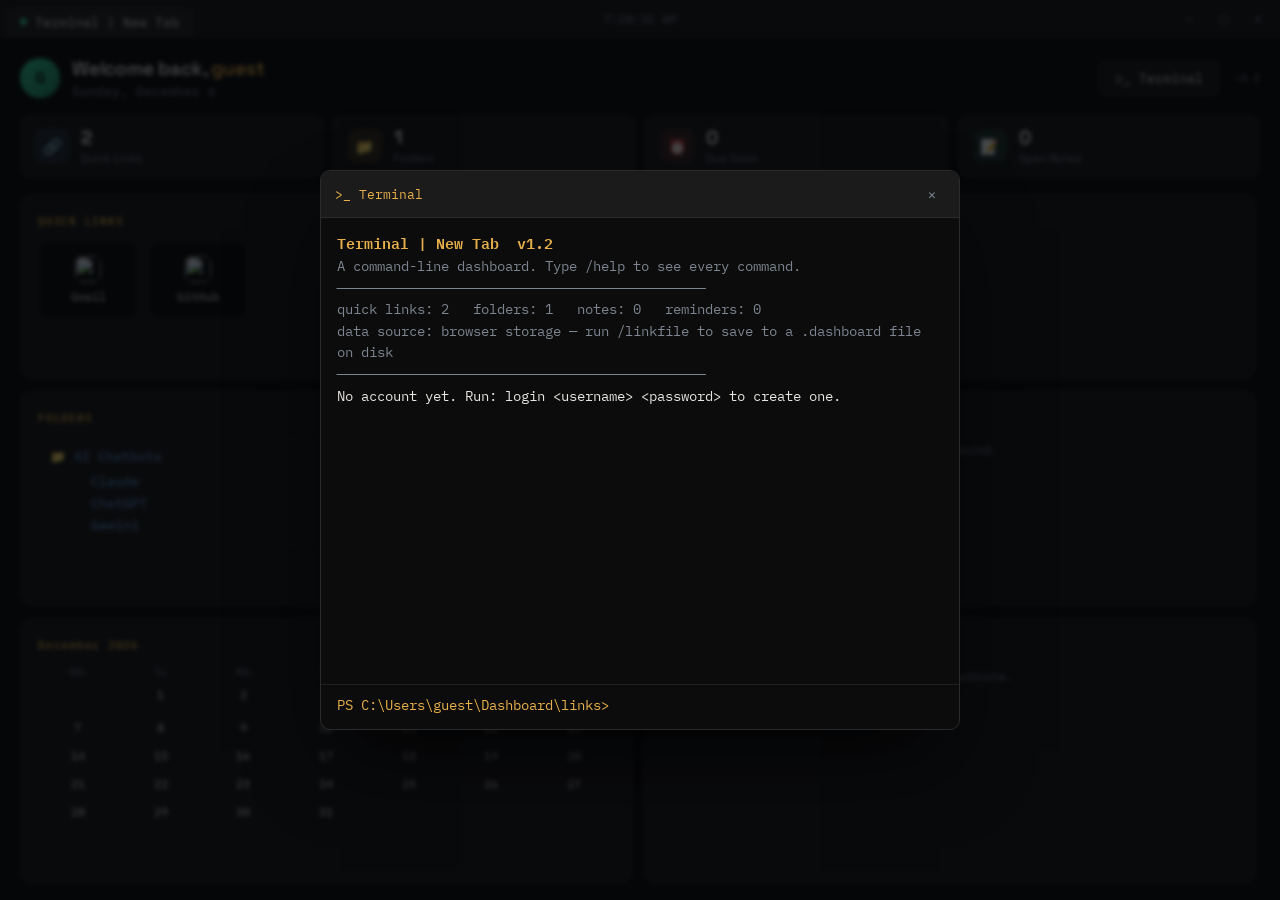
==== index.html @ 7f99aecd "Add files via upload" ====
<!DOCTYPE html>
<html lang="en">
<head>
<meta charset="UTF-8" />
<meta name="viewport" content="width=device-width, initial-scale=1.0" />
<title>Terminal | New Tab</title>
<link rel="icon" href="assets/favicon.svg" type="image/svg+xml" />
<link rel="preconnect" href="https://fonts.googleapis.com" />
<link rel="preconnect" href="https://fonts.gstatic.com" crossorigin />
<link href="https://fonts.googleapis.com/css2?family=IBM+Plex+Mono:wght@400;500;600&family=Space+Grotesk:wght@500;600;700&display=swap" rel="stylesheet" />
<link rel="stylesheet" href="css/style.css" />
</head>
<body>

  <div class="term-window">
    <div class="term-titlebar">
      <div class="term-tab" data-open-terminal>
        <span class="tab-dot"></span>Terminal | New Tab
      </div>
      <span class="term-clock" id="term-clock">--:--:-- --</span>
      <div class="term-controls">
        <button class="ctrl" id="ctrl-min" aria-label="Minimize">&#x2013;</button>
        <button class="ctrl" id="ctrl-max" aria-label="Maximize">&#x25A1;</button>
        <button class="ctrl close" id="ctrl-close" aria-label="Close">&#x2715;</button>
      </div>
    </div>

    <div class="term-body">
      <div class="dashboard-view" id="dashboardView">
        <div class="dash-header">
          <div class="dash-avatar" id="dash-avatar">?</div>
          <div class="dash-header-text">
            <div class="dash-greeting">Welcome back, <span id="dash-username">guest</span></div>
            <div class="dash-date" id="dash-date"></div>
          </div>
          <button type="button" class="open-term-btn" data-open-terminal>&gt;_ Terminal</button>
          <span class="dash-version" id="dash-version"></span>
        </div>

        <div class="dash-stats" id="dash-stats"></div>

        <div class="dash-grid">

          <section class="dash-section links">
            <div class="dash-head">QUICK LINKS</div>
            <div class="link-tiles" id="dash-links-body"></div>
          </section>

          <section class="dash-section folders">
            <div class="dash-head">FOLDERS</div>
            <div class="dash-body" id="dash-folders-body"></div>
          </section>

          <section class="dash-section reminders">
            <div class="dash-head">REMINDERS</div>
            <div class="dash-body" id="dash-reminders-body"></div>
          </section>

          <section class="dash-section calendar">
            <div class="dash-head" id="dash-calendar-month">CALENDAR</div>
            <div id="dash-calendar-body"></div>
          </section>

          <section class="dash-section notes">
            <div class="dash-head">SAVED NOTES</div>
            <div class="dash-body" id="dash-notes-body"></div>
          </section>

        </div>
      </div>
    </div>

    <div class="term-modal-overlay" id="termModalOverlay" hidden>
      <div class="term-modal">
        <div class="term-modal-header">
          <span class="term-modal-title">&gt;_ Terminal</span>
          <button type="button" class="term-modal-close" data-close-terminal aria-label="Close terminal">&#x2715;</button>
        </div>
        <div class="term-output" id="term-output"></div>
        <div class="term-inputline">
          <span class="prompt" id="term-prompt">PS C:\Users\guest\Dashboard&gt;</span>
          <input id="term-input" autocomplete="off" spellcheck="false" autocapitalize="off" />
        </div>
      </div>
    </div>
  </div>

  <script src="js/config.js"></script>
  <script src="js/utils.js"></script>
  <script src="js/persist.js"></script>
  <script src="js/state.js"></script>
  <script src="js/terminal.js"></script>
  <script src="js/dashboard.js"></script>
  <script src="js/reminders.js"></script>
  <script src="js/commands.js"></script>
  <script src="js/clock.js"></script>
  <script src="js/app.js"></script>
</body>
</html>
---- css/style.css ----
/* ────────────────────────────────────────────────────────────────────────
   Terminal | New Tab — design tokens
   One typeface (a terminal only ever has one), a Windows-Terminal-style
   window chrome around a real dashboard, and the teal / gold / coral / blue
   set for status color.
──────────────────────────────────────────────────────────────────────── */

:root {
  --desktop: #05070a;
  --term-bg: #0c0c0c;
  --titlebar: #1b1b1b;
  --tab-bg: #262626;
  --border: #2b2b2b;
  --border-soft: #202020;

  --text: #e8e6e2;
  --muted: #7c8591;

  --teal: #35d399;
  --gold: #e8b04b;
  --coral: #ff6b6b;
  --blue: #6ab0ff;

  --font-mono: "IBM Plex Mono", ui-monospace, "SFMono-Regular", Menlo, Consolas, monospace;
  --font-ui: "Space Grotesk", var(--font-mono);
}

* { box-sizing: border-box; }

html, body {
  margin: 0;
  padding: 0;
  height: 100%;
  background: var(--desktop);
  color: var(--text);
  font-family: var(--font-mono);
}

body {
  min-height: 100vh;
  background-image: radial-gradient(900px 480px at 50% -8%, #17324a26, transparent 60%);
}

body.windowed {
  display: flex;
  align-items: center;
  justify-content: center;
  padding: 28px;
}

::selection { background: #e8b04b33; color: var(--gold); }

button { font-family: inherit; color: inherit; background: none; border: none; }

/* ---- window chrome ---------------------------------------------------- */

/* Full viewport by default — this is a new-tab page, it should fill the
   tab. The minimize control's "restore" click (body.windowed) shrinks it
   back to a smaller centered card, closer to a floating terminal window. */
.term-window {
  position: relative;
  width: 100vw;
  height: 100vh;
  background: var(--term-bg);
  border: none;
  border-radius: 0;
  box-shadow: none;
  display: flex;
  flex-direction: column;
  overflow: hidden;
  transition: max-width 0.15s ease, height 0.15s ease;
}

body.windowed .term-window {
  width: 100%;
  max-width: 960px;
  height: 84vh;
  min-height: 560px;
  max-height: 820px;
  border: 1px solid var(--border);
  border-radius: 10px;
  box-shadow: 0 30px 70px -25px rgba(0, 0, 0, 0.75);
}

body.collapsed .term-window {
  height: auto;
  min-height: 0;
}

.term-titlebar {
  display: grid;
  grid-template-columns: 1fr auto 1fr;
  align-items: center;
  height: 38px;
  background: var(--titlebar);
  border-bottom: 1px solid var(--border);
  padding: 0 6px;
  flex-shrink: 0;
}

.term-tab {
  justify-self: start;
  display: flex;
  align-items: center;
  gap: 8px;
  background: var(--tab-bg);
  border-radius: 6px 6px 0 0;
  padding: 6px 14px;
  margin-top: 6px;
  font-size: 12.5px;
  color: var(--text);
  cursor: pointer;
}

.tab-dot {
  width: 7px;
  height: 7px;
  border-radius: 50%;
  background: var(--teal);
  flex-shrink: 0;
}

.term-clock {
  justify-self: center;
  font-size: 12px;
  color: var(--muted);
  letter-spacing: 0.02em;
}

.term-controls {
  justify-self: end;
  display: flex;
  gap: 2px;
}

.ctrl {
  width: 32px;
  height: 26px;
  border-radius: 4px;
  font-size: 13px;
  color: var(--muted);
  cursor: pointer;
}

.ctrl:hover { background: rgba(255, 255, 255, 0.08); color: var(--text); }
.ctrl.close:hover { background: var(--coral); color: #1a0808; }

/* ---- body / dashboard --------------------------------------------------- */

.term-body {
  flex: 1;
  display: flex;
  flex-direction: column;
  min-height: 0;
  padding: 18px 20px 16px;
}

body.collapsed .term-body { display: none; }

.dashboard-view {
  flex: 1;
  display: flex;
  flex-direction: column;
  min-height: 0;
  gap: 16px;
  font-family: var(--font-ui);
}

.dash-header {
  flex-shrink: 0;
  display: flex;
  align-items: center;
  gap: 12px;
}

.dash-avatar {
  width: 40px;
  height: 40px;
  border-radius: 50%;
  flex-shrink: 0;
  display: flex;
  align-items: center;
  justify-content: center;
  background: linear-gradient(135deg, var(--teal), #1f8f68);
  color: #052016;
  font-weight: 700;
  font-size: 16px;
}

.dash-header-text { flex: 1; min-width: 0; }

.dash-greeting {
  font-size: 19px;
  font-weight: 600;
  letter-spacing: -0.01em;
}

.dash-greeting span { color: var(--gold); }

.dash-date {
  font-size: 12.5px;
  color: var(--muted);
  font-family: var(--font-mono);
  margin-top: 2px;
}

.open-term-btn {
  margin-left: auto;
  flex-shrink: 0;
  display: flex;
  align-items: center;
  gap: 6px;
  background: var(--titlebar);
  border: 1px solid var(--border);
  border-radius: 8px;
  color: var(--text);
  font-family: var(--font-mono);
  font-size: 12.5px;
  padding: 9px 16px;
  cursor: pointer;
  transition: border-color 0.15s ease, color 0.15s ease;
}

.open-term-btn:hover { border-color: var(--teal); color: var(--teal); }

.dash-version {
  flex-shrink: 0;
  font-size: 10px;
  color: var(--muted);
  font-family: var(--font-mono);
  margin-left: 4px;
}

/* ---- stat cards ---------------------------------------------------------- */

.dash-stats {
  flex-shrink: 0;
  display: grid;
  grid-template-columns: repeat(4, 1fr);
  gap: 10px;
}

.stat-card {
  display: flex;
  align-items: center;
  gap: 12px;
  background: var(--titlebar);
  border: 1px solid var(--border);
  border-radius: 10px;
  padding: 12px 14px;
}

.stat-icon {
  width: 34px;
  height: 34px;
  border-radius: 9px;
  flex-shrink: 0;
  display: flex;
  align-items: center;
  justify-content: center;
  font-size: 15px;
  background: rgba(255, 255, 255, 0.06);
}

.stat-icon.blue { background: #6ab0ff22; }
.stat-icon.gold { background: #e8b04b22; }
.stat-icon.coral { background: #ff6b6b22; }
.stat-icon.teal { background: #35d39922; }

.stat-num {
  font-size: 19px;
  font-weight: 700;
  line-height: 1.1;
  font-family: var(--font-ui);
}

.stat-label {
  font-size: 11px;
  color: var(--muted);
  margin-top: 2px;
}

/* ---- dashboard grid ------------------------------------------------------ */

/* Every scrollable region in the app gets the same slim, dark scrollbar —
   Firefox (and newer Chromium) via scrollbar-width/-color, older WebKit
   via the ::-webkit-scrollbar-* pseudo-elements below. Without both, some
   browsers fall back to a bulky native scrollbar with arrow buttons. */
.dash-grid,
.term-output,
.dash-section.folders .dash-body,
.dash-section.reminders .dash-body,
.dash-section.notes .dash-body {
  scrollbar-width: thin;
  scrollbar-color: var(--border) transparent;
}

.dash-grid::-webkit-scrollbar,
.term-output::-webkit-scrollbar,
.dash-section.folders .dash-body::-webkit-scrollbar,
.dash-section.reminders .dash-body::-webkit-scrollbar,
.dash-section.notes .dash-body::-webkit-scrollbar {
  width: 6px;
}

.dash-grid::-webkit-scrollbar-thumb,
.term-output::-webkit-scrollbar-thumb,
.dash-section.folders .dash-body::-webkit-scrollbar-thumb,
.dash-section.reminders .dash-body::-webkit-scrollbar-thumb,
.dash-section.notes .dash-body::-webkit-scrollbar-thumb {
  background: var(--border);
  border-radius: 4px;
}

.dash-grid::-webkit-scrollbar-track,
.term-output::-webkit-scrollbar-track,
.dash-section.folders .dash-body::-webkit-scrollbar-track,
.dash-section.reminders .dash-body::-webkit-scrollbar-track,
.dash-section.notes .dash-body::-webkit-scrollbar-track {
  background: transparent;
}

.dash-grid {
  flex: 1;
  min-height: 0;
  overflow-y: auto;
  padding-right: 4px;
  display: grid;
  grid-template-columns: 1fr 1fr;
  grid-template-rows: auto auto auto;
  grid-template-areas:
    "links links"
    "folders reminders"
    "calendar notes";
  gap: 12px;
}

.dash-section {
  background: var(--titlebar);
  border: 1px solid var(--border);
  border-radius: 12px;
  padding: 15px 17px;
  min-width: 0;
  min-height: 0;
}

.dash-section.links { grid-area: links; }
.dash-section.folders { grid-area: folders; display: flex; flex-direction: column; }
.dash-section.reminders { grid-area: reminders; }
.dash-section.calendar { grid-area: calendar; }
.dash-section.notes { grid-area: notes; }

.dash-head {
  color: var(--gold);
  font-size: 11px;
  font-weight: 600;
  letter-spacing: 0.07em;
  margin-bottom: 12px;
  font-family: var(--font-mono);
}

.dash-section.folders .dash-body {
  flex: 1;
  min-height: 0;
  overflow-y: auto;
}

.dash-section.reminders .dash-body,
.dash-section.notes .dash-body {
  max-height: 160px;
  overflow-y: auto;
}

.dash-body {
  display: flex;
  flex-direction: column;
  gap: 4px;
  font-size: 12.5px;
  font-family: var(--font-mono);
}

/* quick-link tiles, new-tab-page style */
.link-tiles {
  display: grid;
  grid-template-columns: repeat(auto-fill, minmax(96px, 1fr));
  gap: 10px;
}

.link-tile {
  display: flex;
  flex-direction: column;
  align-items: center;
  gap: 7px;
  padding: 14px 6px;
  background: var(--term-bg);
  border: 1px solid var(--border);
  border-radius: 10px;
  cursor: pointer;
  text-align: center;
  transition: border-color 0.15s ease, transform 0.1s ease;
}

.link-tile:hover { border-color: var(--teal); }
.link-tile:active { transform: scale(0.97); }
.link-tile img { width: 26px; height: 26px; border-radius: 6px; }

.link-tile span {
  font-size: 11.5px;
  font-family: var(--font-mono);
  color: var(--text);
  overflow: hidden;
  text-overflow: ellipsis;
  white-space: nowrap;
  max-width: 100%;
}

/* folder cards, nested inside the Folders section */
.folder-card {
  border: 1px solid var(--border-soft);
  border-radius: 8px;
  padding: 9px 11px;
  margin-bottom: 8px;
}

.folder-card:last-child { margin-bottom: 0; }

.folder-head {
  display: flex;
  align-items: center;
  gap: 8px;
  margin-bottom: 6px;
  font-size: 12.5px;
}

.dash-row {
  display: flex;
  align-items: center;
  gap: 8px;
  padding: 3px 0;
}

.dash-row.indent { padding-left: 20px; }
.dash-row.muted { opacity: 0.55; }
.dash-row .fav { width: 13px; height: 13px; border-radius: 3px; flex-shrink: 0; }

.dash-link, .dash-text {
  flex: 1;
  min-width: 0;
  overflow: hidden;
  text-overflow: ellipsis;
  white-space: nowrap;
}

.dash-link { color: var(--blue); cursor: pointer; text-decoration: underline dotted transparent; }
.dash-link:hover { text-decoration-color: var(--blue); }
.dash-text { color: var(--text); }

.dash-count {
  margin-left: auto;
  flex-shrink: 0;
  font-size: 11px;
  color: var(--muted);
}

.dash-row.overdue .dash-count, .dash-row.overdue .rem-when { color: var(--coral); }
.dash-row.soon .rem-when { color: var(--gold); }

.dash-empty { color: var(--muted); font-size: 12px; padding: 4px 0; }
.dash-empty.indent { padding-left: 20px; }

.note-box {
  color: var(--teal);
  flex-shrink: 0;
  cursor: pointer;
}

.dash-row.muted .note-box, .note-line.muted .note-box { color: var(--muted); }
.dash-row.overdue .note-box, .note-line.overdue .note-box { color: var(--coral); }
.dash-row.soon .note-box, .note-line.soon .note-box { color: var(--gold); }

.copy-btn {
  flex-shrink: 0;
  background: transparent;
  border: 1px solid var(--border);
  color: var(--muted);
  font-family: inherit;
  font-size: 11px;
  line-height: 1;
  padding: 4px 9px;
  border-radius: 4px;
  cursor: pointer;
}

.copy-btn:hover { border-color: var(--blue); color: var(--blue); }
.copy-btn.copied { border-color: var(--teal); color: var(--teal); }
.copy-btn.copy-failed { border-color: var(--coral); color: var(--coral); }

/* ---- mini calendar -------------------------------------------------- */

.cal-weekdays, .cal-grid {
  display: grid;
  grid-template-columns: repeat(7, 1fr);
  gap: 3px;
  text-align: center;
}

.cal-weekdays {
  font-size: 10px;
  color: var(--muted);
  margin-bottom: 4px;
}

.cal-cell {
  font-size: 11.5px;
  font-family: var(--font-mono);
  padding: 5px 0;
  border-radius: 5px;
  color: var(--text);
  position: relative;
}

.cal-cell.empty { visibility: hidden; }

.cal-cell.today {
  background: var(--teal);
  color: #052016;
  font-weight: 600;
}

.cal-cell.has-reminder:not(.today)::after {
  content: "";
  position: absolute;
  bottom: 2px;
  left: 50%;
  transform: translateX(-50%);
  width: 3px;
  height: 3px;
  border-radius: 50%;
  background: var(--coral);
}

/* ---- terminal popup --------------------------------------------------- */

.term-modal-overlay {
  position: absolute;
  inset: 0;
  background: rgba(4, 5, 7, 0.72);
  backdrop-filter: blur(2px);
  display: flex;
  align-items: center;
  justify-content: center;
  padding: 30px;
  z-index: 10;
}

.term-modal {
  width: 100%;
  max-width: 640px;
  height: 100%;
  max-height: 560px;
  background: var(--term-bg);
  border: 1px solid var(--border);
  border-radius: 10px;
  box-shadow: 0 40px 80px -20px rgba(0, 0, 0, 0.8);
  display: flex;
  flex-direction: column;
  overflow: hidden;
}

.term-modal-header {
  flex-shrink: 0;
  display: flex;
  align-items: center;
  justify-content: space-between;
  padding: 10px 14px;
  background: var(--titlebar);
  border-bottom: 1px solid var(--border);
}

.term-modal-title {
  font-size: 12.5px;
  color: var(--gold);
}

.term-modal-close {
  width: 26px;
  height: 26px;
  border-radius: 5px;
  color: var(--muted);
  cursor: pointer;
  font-size: 13px;
}

.term-modal-close:hover { background: var(--coral); color: #1a0808; }

.term-output {
  flex: 1;
  overflow-y: auto;
  padding: 14px 16px 4px;
  font-size: 13.5px;
  line-height: 1.6;
}

.line { white-space: pre-wrap; word-break: break-word; }

.ok { color: var(--teal); }
.err { color: var(--coral); }
.warn { color: var(--gold); }
.muted { color: var(--muted); }
.banner-title { color: var(--gold); font-weight: 600; font-size: 15px; }

.echo { color: var(--text); }
.echo-prompt { color: var(--teal); }
.echo-cmd { color: var(--text); }

.line.due-alert { color: var(--gold); }

.link-line {
  display: flex;
  align-items: center;
  gap: 8px;
}

.link-line.indent { padding-left: 24px; }

.link-line .idx {
  color: var(--muted);
  width: 20px;
  flex-shrink: 0;
  text-align: right;
}

.link-line .fav {
  width: 14px;
  height: 14px;
  border-radius: 3px;
  flex-shrink: 0;
}

.link-line .link-name {
  color: var(--blue);
  cursor: pointer;
  text-decoration: underline dotted transparent;
  text-underline-offset: 3px;
}

.link-line .link-name:hover { text-decoration-color: var(--blue); }

.link-line .link-url {
  font-size: 12px;
  margin-left: auto;
  overflow: hidden;
  text-overflow: ellipsis;
  white-space: nowrap;
  max-width: 42%;
}

.help-block { margin: 2px 0; }
.help-head { color: var(--gold); font-weight: 600; margin-top: 2px; }
.help-gap { height: 8px; }
.help-row { display: flex; gap: 16px; }
.help-cmd { color: var(--text); min-width: 300px; flex-shrink: 0; }
.help-desc { }
.help-note { font-size: 12px; margin-left: 2px; }

.note-line {
  display: flex;
  align-items: center;
  gap: 8px;
}

.note-line .note-text {
  flex: 1;
  overflow: hidden;
  text-overflow: ellipsis;
  white-space: nowrap;
}

.note-line .rem-when {
  flex-shrink: 0;
  color: var(--muted);
  font-size: 12px;
}

.note-line.overdue .rem-when { color: var(--coral); }
.note-line.soon .rem-when { color: var(--gold); }

.term-inputline {
  flex-shrink: 0;
  display: flex;
  align-items: center;
  gap: 8px;
  padding: 10px 16px 14px;
  border-top: 1px solid var(--border-soft);
}

.prompt {
  color: var(--gold);
  font-size: 13.5px;
  white-space: nowrap;
}

#term-input {
  flex: 1;
  background: transparent;
  border: none;
  outline: none;
  color: var(--text);
  font-family: var(--font-mono);
  font-size: 13.5px;
  caret-color: var(--teal);
}

/* ---- small screens -------------------------------------------------- */

@media (max-width: 640px) {
  body.windowed { padding: 10px; }
  body.windowed .term-window { height: 92vh; }
  .term-clock { display: none; }
  .dash-stats { grid-template-columns: repeat(2, 1fr); }
  .dash-grid {
    grid-template-columns: 1fr;
    grid-template-rows: none;
    grid-template-areas:
      "links"
      "folders"
      "reminders"
      "calendar"
      "notes";
  }
  .dash-section.folders { max-height: 220px; }
  .open-term-btn { padding: 8px 12px; font-size: 11.5px; }
  .term-modal-overlay { padding: 0; }
  .term-modal { max-width: none; max-height: none; border-radius: 0; }
  .help-cmd { min-width: 0; }
  .help-row { flex-direction: column; gap: 2px; }
}
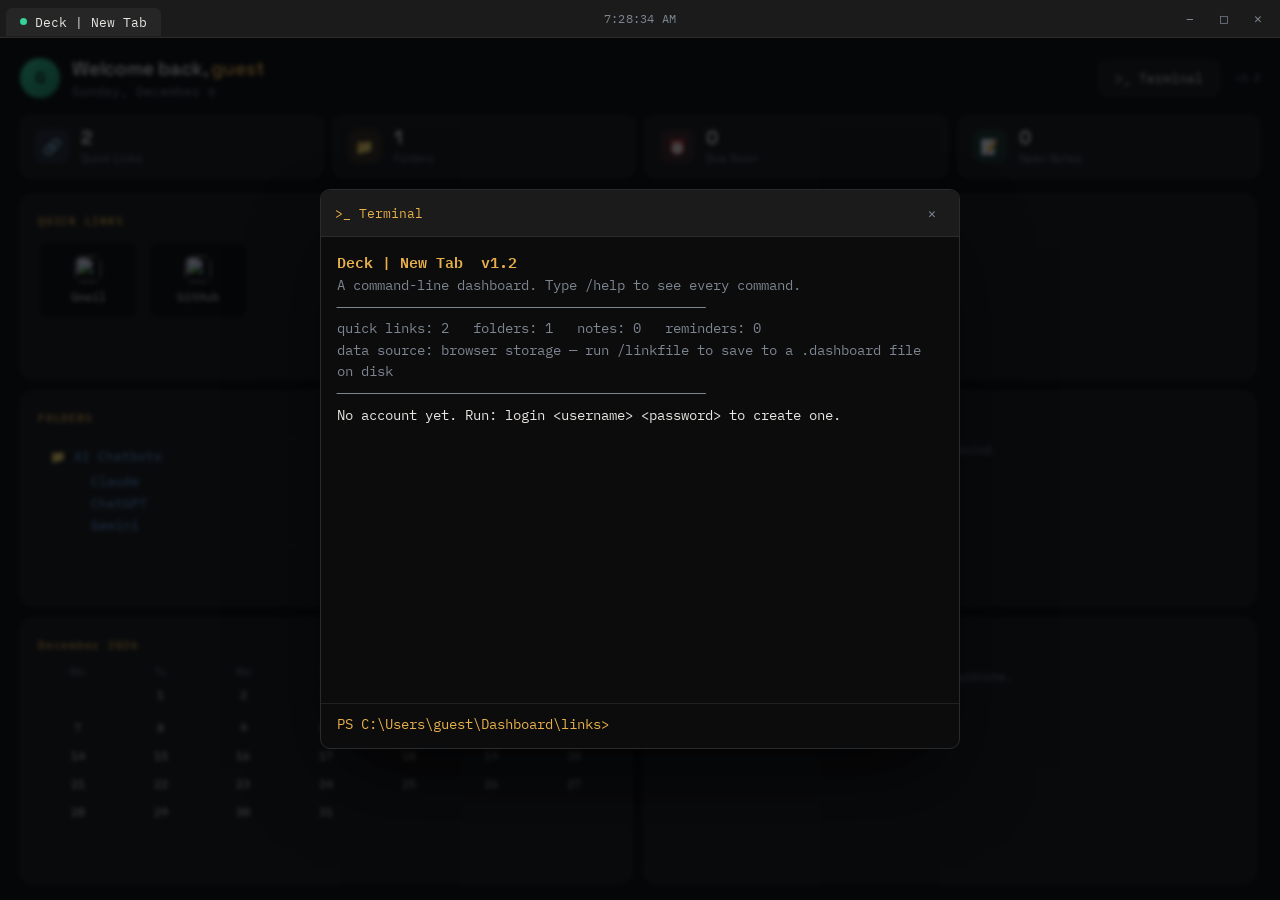
==== commit 9993330f: "desk1.2" ====
--- a/index.html
+++ b/index.html
@@ -3,7 +3,7 @@
 <head>
 <meta charset="UTF-8" />
 <meta name="viewport" content="width=device-width, initial-scale=1.0" />
-<title>Terminal | New Tab</title>
+<title>Deck | New Tab</title>
 <link rel="icon" href="assets/favicon.svg" type="image/svg+xml" />
 <link rel="preconnect" href="https://fonts.googleapis.com" />
 <link rel="preconnect" href="https://fonts.gstatic.com" crossorigin />
@@ -15,7 +15,7 @@
   <div class="term-window">
     <div class="term-titlebar">
       <div class="term-tab" data-open-terminal>
-        <span class="tab-dot"></span>Terminal | New Tab
+        <span class="tab-dot"></span>Deck | New Tab
       </div>
       <span class="term-clock" id="term-clock">--:--:-- --</span>
       <div class="term-controls">
@@ -68,18 +68,18 @@
 
         </div>
       </div>
-    </div>
 
-    <div class="term-modal-overlay" id="termModalOverlay" hidden>
-      <div class="term-modal">
-        <div class="term-modal-header">
-          <span class="term-modal-title">&gt;_ Terminal</span>
-          <button type="button" class="term-modal-close" data-close-terminal aria-label="Close terminal">&#x2715;</button>
-        </div>
-        <div class="term-output" id="term-output"></div>
-        <div class="term-inputline">
-          <span class="prompt" id="term-prompt">PS C:\Users\guest\Dashboard&gt;</span>
-          <input id="term-input" autocomplete="off" spellcheck="false" autocapitalize="off" />
+      <div class="term-modal-overlay" id="termModalOverlay" hidden>
+        <div class="term-modal">
+          <div class="term-modal-header">
+            <span class="term-modal-title">&gt;_ Terminal</span>
+            <button type="button" class="term-modal-close" data-close-terminal aria-label="Close terminal">&#x2715;</button>
+          </div>
+          <div class="term-output" id="term-output"></div>
+          <div class="term-inputline">
+            <span class="prompt" id="term-prompt">PS C:\Users\guest\Dashboard&gt;</span>
+            <input id="term-input" autocomplete="off" spellcheck="false" autocapitalize="off" />
+          </div>
         </div>
       </div>
     </div>
--- a/css/style.css
+++ b/css/style.css
@@ -1,5 +1,5 @@
 /* ────────────────────────────────────────────────────────────────────────
-   Terminal | New Tab — design tokens
+   Deck | New Tab — design tokens
    One typeface (a terminal only ever has one), a Windows-Terminal-style
    window chrome around a real dashboard, and the teal / gold / coral / blue
    set for status color.
@@ -148,6 +148,7 @@
 /* ---- body / dashboard --------------------------------------------------- */
 
 .term-body {
+  position: relative;
   flex: 1;
   display: flex;
   flex-direction: column;
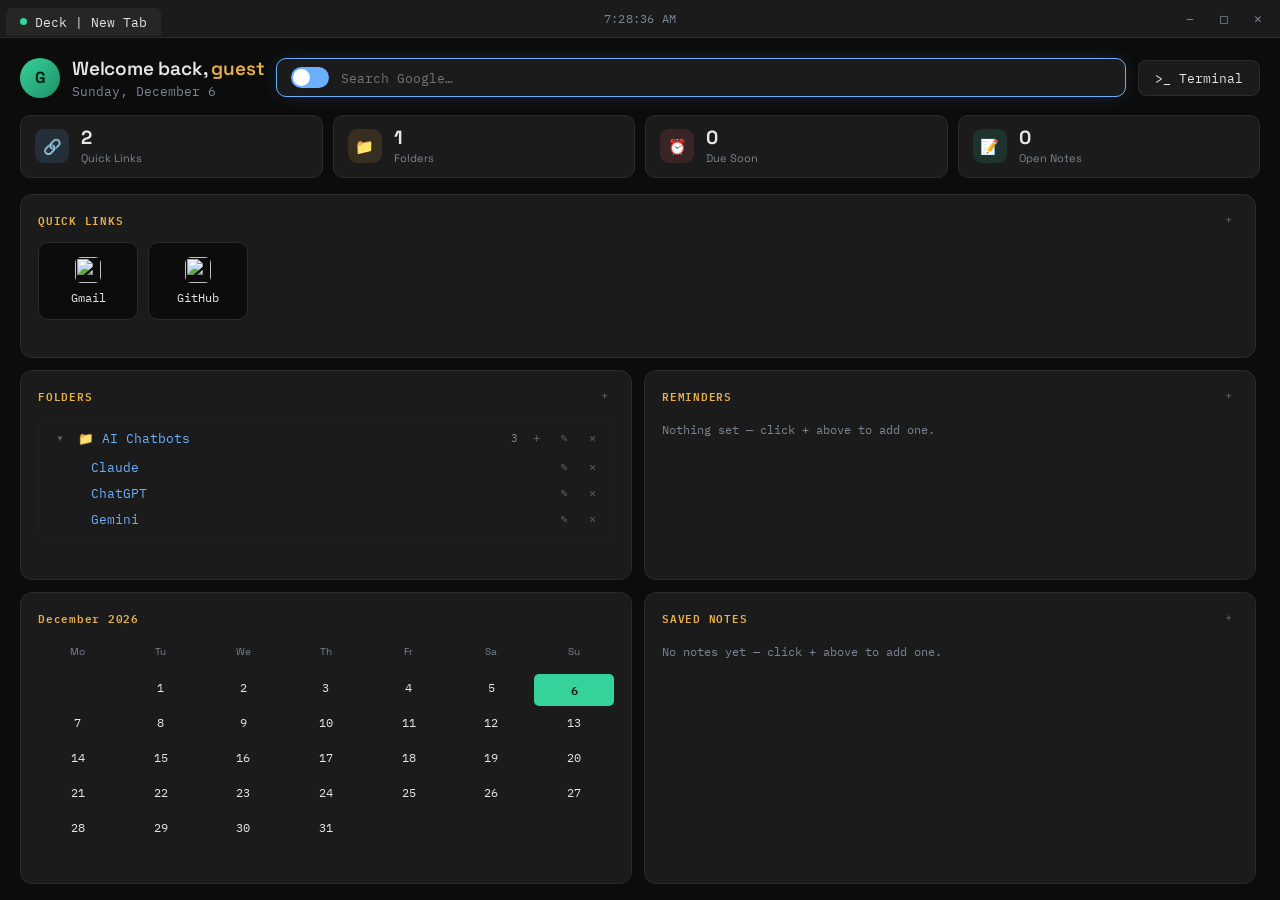
==== commit 15a9b1dd: "v3.5" ====
--- a/index.html
+++ b/index.html
@@ -14,9 +14,9 @@
 
   <div class="term-window">
     <div class="term-titlebar">
-      <div class="term-tab" data-open-terminal>
+      <a class="term-tab" href="terminal.html">
         <span class="tab-dot"></span>Deck | New Tab
-      </div>
+      </a>
       <span class="term-clock" id="term-clock">--:--:-- --</span>
       <div class="term-controls">
         <button class="ctrl" id="ctrl-min" aria-label="Minimize">&#x2013;</button>
@@ -33,8 +33,17 @@
             <div class="dash-greeting">Welcome back, <span id="dash-username">guest</span></div>
             <div class="dash-date" id="dash-date"></div>
           </div>
-          <button type="button" class="open-term-btn" data-open-terminal>&gt;_ Terminal</button>
-          <span class="dash-version" id="dash-version"></span>
+
+          <div class="dash-search" id="dashSearch" data-mode="google">
+            <button type="button" class="search-toggle" id="searchToggle" aria-label="Switch between Google and YouTube">
+              <span class="search-toggle-track"><span class="search-toggle-thumb"></span></span>
+            </button>
+            <form id="dashSearchForm" class="search-form">
+              <input type="text" id="dashSearchInput" placeholder="Search Google…" autocomplete="off" spellcheck="false" />
+            </form>
+          </div>
+
+          <a class="open-term-btn" href="terminal.html">&gt;_ Terminal</a>
         </div>
 
         <div class="dash-stats" id="dash-stats"></div>
@@ -42,17 +51,26 @@
         <div class="dash-grid">
 
           <section class="dash-section links">
-            <div class="dash-head">QUICK LINKS</div>
+            <div class="dash-head-row">
+              <div class="dash-head">QUICK LINKS</div>
+              <button type="button" class="icon-btn" data-add-link title="Add link">+</button>
+            </div>
             <div class="link-tiles" id="dash-links-body"></div>
           </section>
 
           <section class="dash-section folders">
-            <div class="dash-head">FOLDERS</div>
+            <div class="dash-head-row">
+              <div class="dash-head">FOLDERS</div>
+              <button type="button" class="icon-btn" data-add-folder title="Add folder">+</button>
+            </div>
             <div class="dash-body" id="dash-folders-body"></div>
           </section>
 
           <section class="dash-section reminders">
-            <div class="dash-head">REMINDERS</div>
+            <div class="dash-head-row">
+              <div class="dash-head">REMINDERS</div>
+              <button type="button" class="icon-btn" data-add-reminder title="Add reminder">+</button>
+            </div>
             <div class="dash-body" id="dash-reminders-body"></div>
           </section>
 
@@ -62,38 +80,37 @@
           </section>
 
           <section class="dash-section notes">
-            <div class="dash-head">SAVED NOTES</div>
+            <div class="dash-head-row">
+              <div class="dash-head">SAVED NOTES</div>
+              <button type="button" class="icon-btn" data-add-note title="Add note">+</button>
+            </div>
             <div class="dash-body" id="dash-notes-body"></div>
           </section>
 
         </div>
       </div>
-
-      <div class="term-modal-overlay" id="termModalOverlay" hidden>
-        <div class="term-modal">
-          <div class="term-modal-header">
-            <span class="term-modal-title">&gt;_ Terminal</span>
-            <button type="button" class="term-modal-close" data-close-terminal aria-label="Close terminal">&#x2715;</button>
-          </div>
-          <div class="term-output" id="term-output"></div>
-          <div class="term-inputline">
-            <span class="prompt" id="term-prompt">PS C:\Users\guest\Dashboard&gt;</span>
-            <input id="term-input" autocomplete="off" spellcheck="false" autocapitalize="off" />
-          </div>
-        </div>
-      </div>
     </div>
   </div>
+
+  <dialog id="formDialog" class="form-dialog">
+    <form id="formDialogForm">
+      <h3 id="formDialogTitle">Add</h3>
+      <div id="formDialogFields"></div>
+      <div class="form-actions">
+        <button type="button" id="formDialogCancel">Cancel</button>
+        <button type="submit" class="primary">Save</button>
+      </div>
+    </form>
+  </dialog>
 
   <script src="js/config.js"></script>
   <script src="js/utils.js"></script>
   <script src="js/persist.js"></script>
   <script src="js/state.js"></script>
-  <script src="js/terminal.js"></script>
+  <script src="js/loader.js"></script>
   <script src="js/dashboard.js"></script>
   <script src="js/reminders.js"></script>
-  <script src="js/commands.js"></script>
   <script src="js/clock.js"></script>
-  <script src="js/app.js"></script>
+  <script src="js/dash-app.js"></script>
 </body>
 </html>
--- a/css/style.css
+++ b/css/style.css
@@ -109,6 +109,7 @@
   margin-top: 6px;
   font-size: 12.5px;
   color: var(--text);
+  text-decoration: none;
   cursor: pointer;
 }
 
@@ -188,7 +189,7 @@
   font-size: 16px;
 }
 
-.dash-header-text { flex: 1; min-width: 0; }
+.dash-header-text { flex-shrink: 0; min-width: 0; }
 
 .dash-greeting {
   font-size: 19px;
@@ -205,8 +206,67 @@
   margin-top: 2px;
 }
 
+/* ---- search bar: Google / YouTube toggle -------------------------------- */
+
+.dash-search {
+  flex: 1;
+  min-width: 0;
+  display: flex;
+  align-items: center;
+  gap: 10px;
+  background: var(--titlebar);
+  border: 1px solid var(--blue);
+  border-radius: 10px;
+  padding: 8px 14px;
+  transition: border-color 0.2s ease, box-shadow 0.2s ease;
+  box-shadow: 0 0 22px -8px #6ab0ff66;
+}
+
+.dash-search[data-mode="youtube"] {
+  border-color: var(--coral);
+  box-shadow: 0 0 22px -8px #ff6b6b66;
+}
+
+.search-toggle { flex-shrink: 0; cursor: pointer; padding: 0; }
+
+.search-toggle-track {
+  display: block;
+  width: 38px;
+  height: 21px;
+  border-radius: 11px;
+  background: var(--blue);
+  position: relative;
+  transition: background 0.2s ease;
+}
+
+.dash-search[data-mode="youtube"] .search-toggle-track { background: var(--coral); }
+
+.search-toggle-thumb {
+  position: absolute;
+  top: 2px;
+  left: 2px;
+  width: 17px;
+  height: 17px;
+  border-radius: 50%;
+  background: #fff;
+  transition: left 0.2s ease;
+}
+
+.dash-search[data-mode="youtube"] .search-toggle-thumb { left: 19px; }
+
+.search-form { flex: 1; min-width: 0; }
+
+#dashSearchInput {
+  width: 100%;
+  background: none;
+  border: none;
+  outline: none;
+  color: var(--text);
+  font-family: var(--font-mono);
+  font-size: 13px;
+}
+
 .open-term-btn {
-  margin-left: auto;
   flex-shrink: 0;
   display: flex;
   align-items: center;
@@ -215,6 +275,7 @@
   border: 1px solid var(--border);
   border-radius: 8px;
   color: var(--text);
+  text-decoration: none;
   font-family: var(--font-mono);
   font-size: 12.5px;
   padding: 9px 16px;
@@ -223,14 +284,6 @@
 }
 
 .open-term-btn:hover { border-color: var(--teal); color: var(--teal); }
-
-.dash-version {
-  flex-shrink: 0;
-  font-size: 10px;
-  color: var(--muted);
-  font-family: var(--font-mono);
-  margin-left: 4px;
-}
 
 /* ---- stat cards ---------------------------------------------------------- */
 
@@ -497,27 +550,31 @@
 .copy-btn.copy-failed { border-color: var(--coral); color: var(--coral); }
 
 /* ---- mini calendar -------------------------------------------------- */
-
-.cal-weekdays, .cal-grid {
+/* One grid for headers + day cells together, so columns can't drift out
+   of alignment the way two separate grid containers could. */
+
+.cal-grid {
   display: grid;
   grid-template-columns: repeat(7, 1fr);
+  grid-auto-rows: 1fr;
   gap: 3px;
   text-align: center;
 }
 
-.cal-weekdays {
-  font-size: 10px;
-  color: var(--muted);
-  margin-bottom: 4px;
-}
-
 .cal-cell {
   font-size: 11.5px;
   font-family: var(--font-mono);
-  padding: 5px 0;
+  padding: 6px 0;
   border-radius: 5px;
   color: var(--text);
   position: relative;
+}
+
+.cal-cell.head {
+  font-size: 10px;
+  color: var(--muted);
+  font-family: var(--font-ui);
+  padding-bottom: 4px;
 }
 
 .cal-cell.empty { visibility: hidden; }
@@ -540,59 +597,160 @@
   background: var(--coral);
 }
 
-/* ---- terminal popup --------------------------------------------------- */
-
-.term-modal-overlay {
+/* ---- small icon buttons (edit / delete / add / caret / copy) ------------ */
+
+.icon-btn {
+  flex-shrink: 0;
+  width: 20px;
+  height: 20px;
+  display: inline-flex;
+  align-items: center;
+  justify-content: center;
+  border-radius: 4px;
+  color: var(--muted);
+  font-size: 12px;
+  line-height: 1;
+  cursor: pointer;
+  opacity: 0.7;
+  transition: opacity 0.12s ease, color 0.12s ease, background 0.12s ease, transform 0.15s ease;
+}
+
+.icon-btn:hover { opacity: 1; background: rgba(255, 255, 255, 0.08); color: var(--text); }
+.icon-btn.danger:hover { background: var(--coral); color: #1a0808; }
+.icon-btn.caret { transform: rotate(0deg); }
+.icon-btn.caret.collapsed { transform: rotate(-90deg); }
+
+.dash-head-row {
+  display: flex;
+  align-items: center;
+  justify-content: space-between;
+  margin-bottom: 12px;
+}
+
+.dash-head-row .dash-head { margin-bottom: 0; }
+
+.folder-links.collapsed { display: none; }
+
+.tile-actions {
   position: absolute;
-  inset: 0;
+  top: 4px;
+  right: 4px;
+  display: flex;
+  gap: 2px;
+  opacity: 0;
+  transition: opacity 0.12s ease;
+}
+
+.link-tile { position: relative; }
+.link-tile:hover .tile-actions { opacity: 1; }
+.tile-actions .icon-btn { background: var(--term-bg); }
+
+.tile-open {
+  display: flex;
+  flex-direction: column;
+  align-items: center;
+  gap: 7px;
+  cursor: pointer;
+}
+
+/* ---- add/edit dialog ----------------------------------------------------- */
+
+.form-dialog {
+  background: var(--titlebar);
+  color: var(--text);
+  border: 1px solid var(--border);
+  border-radius: 12px;
+  padding: 0;
+  width: 340px;
+  max-width: 90vw;
+  font-family: var(--font-ui);
+  box-shadow: 0 40px 80px -20px rgba(0, 0, 0, 0.8);
+}
+
+.form-dialog::backdrop {
   background: rgba(4, 5, 7, 0.72);
   backdrop-filter: blur(2px);
-  display: flex;
-  align-items: center;
-  justify-content: center;
-  padding: 30px;
-  z-index: 10;
-}
-
-.term-modal {
-  width: 100%;
-  max-width: 640px;
-  height: 100%;
-  max-height: 560px;
+}
+
+.form-dialog form { padding: 20px; }
+
+.form-dialog h3 {
+  margin: 0 0 16px;
+  font-size: 15px;
+  font-weight: 600;
+}
+
+.form-field {
+  display: flex;
+  flex-direction: column;
+  gap: 6px;
+  margin-bottom: 14px;
+  font-size: 12px;
+  color: var(--muted);
+}
+
+.form-field input {
   background: var(--term-bg);
   border: 1px solid var(--border);
-  border-radius: 10px;
-  box-shadow: 0 40px 80px -20px rgba(0, 0, 0, 0.8);
-  display: flex;
-  flex-direction: column;
-  overflow: hidden;
-}
-
-.term-modal-header {
-  flex-shrink: 0;
-  display: flex;
-  align-items: center;
-  justify-content: space-between;
-  padding: 10px 14px;
+  border-radius: 7px;
+  padding: 9px 11px;
+  color: var(--text);
+  font-family: var(--font-mono);
+  font-size: 13px;
+  outline: none;
+}
+
+.form-field input:focus { border-color: var(--teal); }
+
+.form-actions {
+  display: flex;
+  justify-content: flex-end;
+  gap: 8px;
+  margin-top: 6px;
+}
+
+.form-actions button {
+  font-family: var(--font-ui);
+  font-size: 13px;
+  padding: 8px 16px;
+  border-radius: 7px;
+  cursor: pointer;
+  border: 1px solid var(--border);
+  color: var(--text);
+}
+
+.form-actions button.primary {
+  background: var(--teal);
+  color: #052016;
+  border-color: var(--teal);
+  font-weight: 600;
+}
+
+/* ---- toast --------------------------------------------------------------- */
+
+.app-toast {
+  position: fixed;
+  left: 50%;
+  bottom: 24px;
+  transform: translateX(-50%) translateY(12px);
   background: var(--titlebar);
-  border-bottom: 1px solid var(--border);
-}
-
-.term-modal-title {
+  border: 1px solid var(--border);
+  color: var(--text);
+  font-family: var(--font-mono);
   font-size: 12.5px;
-  color: var(--gold);
-}
-
-.term-modal-close {
-  width: 26px;
-  height: 26px;
-  border-radius: 5px;
-  color: var(--muted);
-  cursor: pointer;
-  font-size: 13px;
-}
-
-.term-modal-close:hover { background: var(--coral); color: #1a0808; }
+  padding: 10px 16px;
+  border-radius: 8px;
+  box-shadow: 0 20px 40px -10px rgba(0, 0, 0, 0.6);
+  opacity: 0;
+  pointer-events: none;
+  transition: opacity 0.2s ease, transform 0.2s ease;
+  z-index: 100;
+}
+
+.app-toast.show {
+  opacity: 1;
+  transform: translateX(-50%) translateY(0);
+}
 
 .term-output {
   flex: 1;
@@ -718,6 +876,8 @@
   body.windowed { padding: 10px; }
   body.windowed .term-window { height: 92vh; }
   .term-clock { display: none; }
+  .dash-header { flex-wrap: wrap; }
+  .dash-search { order: 3; flex-basis: 100%; }
   .dash-stats { grid-template-columns: repeat(2, 1fr); }
   .dash-grid {
     grid-template-columns: 1fr;
@@ -731,8 +891,7 @@
   }
   .dash-section.folders { max-height: 220px; }
   .open-term-btn { padding: 8px 12px; font-size: 11.5px; }
-  .term-modal-overlay { padding: 0; }
-  .term-modal { max-width: none; max-height: none; border-radius: 0; }
+  .form-dialog { width: 92vw; }
   .help-cmd { min-width: 0; }
   .help-row { flex-direction: column; gap: 2px; }
 }
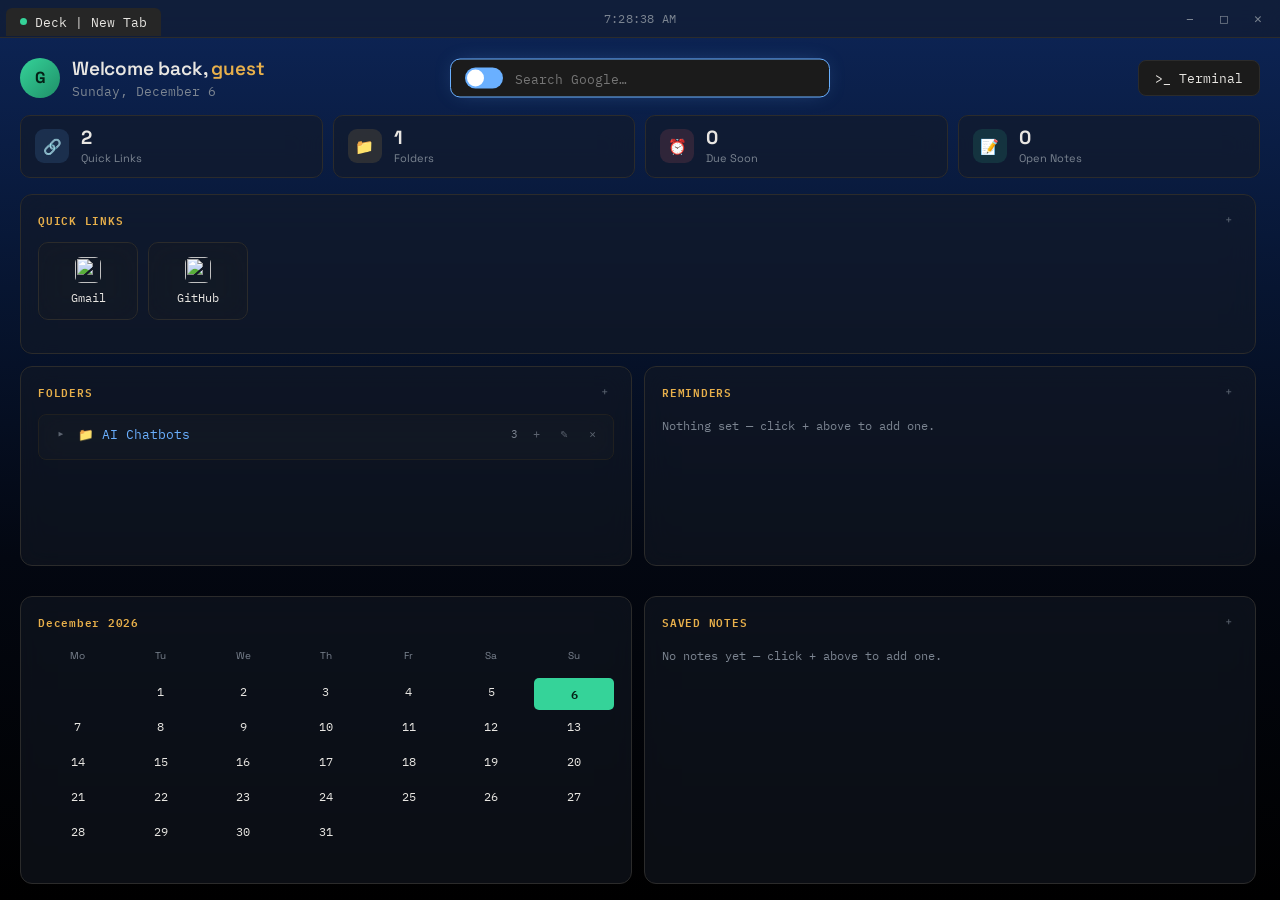
==== commit a4916fc7: "V4.0" ====
--- a/index.html
+++ b/index.html
@@ -10,7 +10,7 @@
 <link href="https://fonts.googleapis.com/css2?family=IBM+Plex+Mono:wght@400;500;600&family=Space+Grotesk:wght@500;600;700&display=swap" rel="stylesheet" />
 <link rel="stylesheet" href="css/style.css" />
 </head>
-<body>
+<body class="page-dashboard">
 
   <div class="term-window">
     <div class="term-titlebar">
@@ -43,6 +43,7 @@
             </form>
           </div>
 
+          <button type="button" class="open-term-btn" id="themeBtn" title="Customize colors">&#127912;</button>
           <a class="open-term-btn" href="terminal.html">&gt;_ Terminal</a>
         </div>
 
@@ -103,11 +104,27 @@
     </form>
   </dialog>
 
+  <dialog id="themeDialog" class="form-dialog">
+    <form id="themeForm">
+      <h3>Customize Colors</h3>
+      <div class="theme-presets" id="themePresets"></div>
+      <label class="swatch-field"><span>Primary</span><input type="color" data-theme-var="--teal" /></label>
+      <label class="swatch-field"><span>Accent</span><input type="color" data-theme-var="--gold" /></label>
+      <label class="swatch-field"><span>Alert</span><input type="color" data-theme-var="--coral" /></label>
+      <label class="swatch-field"><span>Links</span><input type="color" data-theme-var="--blue" /></label>
+      <div class="form-actions">
+        <button type="button" id="themeReset">Reset</button>
+        <button type="submit" class="primary">Apply</button>
+      </div>
+    </form>
+  </dialog>
+
   <script src="js/config.js"></script>
   <script src="js/utils.js"></script>
   <script src="js/persist.js"></script>
   <script src="js/state.js"></script>
   <script src="js/loader.js"></script>
+  <script src="js/theme.js"></script>
   <script src="js/dashboard.js"></script>
   <script src="js/reminders.js"></script>
   <script src="js/clock.js"></script>
--- a/css/style.css
+++ b/css/style.css
@@ -71,6 +71,10 @@
   transition: max-width 0.15s ease, height 0.15s ease;
 }
 
+body.page-dashboard .term-window {
+  background: linear-gradient(180deg, #0d2557 0%, #071531 32%, #030711 62%, #000000 100%);
+}
+
 body.windowed .term-window {
   width: 100%;
   max-width: 960px;
@@ -173,6 +177,7 @@
   display: flex;
   align-items: center;
   gap: 12px;
+  position: relative;
 }
 
 .dash-avatar {
@@ -209,8 +214,9 @@
 /* ---- search bar: Google / YouTube toggle -------------------------------- */
 
 .dash-search {
-  flex: 1;
+  /* flex: 0 0 380px; */
   min-width: 0;
+  max-width: 45%;
   display: flex;
   align-items: center;
   gap: 10px;
@@ -218,6 +224,12 @@
   border: 1px solid var(--blue);
   border-radius: 10px;
   padding: 8px 14px;
+  position: absolute;
+  left: 50%;
+  top: 50%;
+  transform: translate(-50%, -50%);
+  width: 380px;
+  max-width: 45%;
   transition: border-color 0.2s ease, box-shadow 0.2s ease;
   box-shadow: 0 0 22px -8px #6ab0ff66;
 }
@@ -268,6 +280,7 @@
 
 .open-term-btn {
   flex-shrink: 0;
+  margin-left: auto;
   display: flex;
   align-items: center;
   gap: 6px;
@@ -395,14 +408,27 @@
   border-radius: 12px;
   padding: 15px 17px;
   min-width: 0;
-  min-height: 0;
+}
+
+/* On the gradient dashboard background, frosted-glass cards read better
+   than flat opaque ones — the gradient shows through instead of the
+   cards looking like they're floating on a totally unrelated backdrop. */
+body.page-dashboard .dash-section,
+body.page-dashboard .stat-card,
+body.page-dashboard .link-tile,
+body.page-dashboard .folder-card,
+body.page-dashboard .form-dialog,
+body.page-dashboard .term-titlebar {
+  background: rgba(20, 26, 38, 0.55);
+  backdrop-filter: blur(14px);
+  -webkit-backdrop-filter: blur(14px);
 }
 
 .dash-section.links { grid-area: links; }
-.dash-section.folders { grid-area: folders; display: flex; flex-direction: column; }
-.dash-section.reminders { grid-area: reminders; }
-.dash-section.calendar { grid-area: calendar; }
-.dash-section.notes { grid-area: notes; }
+.dash-section.folders { grid-area: folders; display: flex; flex-direction: column;  height: 200px;}
+.dash-section.reminders { grid-area: reminders;  height: 200px;}
+.dash-section.calendar { grid-area: calendar;  }
+.dash-section.notes { grid-area: notes;  }
 
 .dash-head {
   color: var(--gold);
@@ -421,7 +447,7 @@
 
 .dash-section.reminders .dash-body,
 .dash-section.notes .dash-body {
-  max-height: 160px;
+  max-height: 280px;
   overflow-y: auto;
 }
 
@@ -441,21 +467,17 @@
 }
 
 .link-tile {
-  display: flex;
-  flex-direction: column;
-  align-items: center;
-  gap: 7px;
+  position: relative;
   padding: 14px 6px;
   background: var(--term-bg);
   border: 1px solid var(--border);
   border-radius: 10px;
-  cursor: pointer;
   text-align: center;
-  transition: border-color 0.15s ease, transform 0.1s ease;
+  transition: border-color 0.15s ease;
 }
 
 .link-tile:hover { border-color: var(--teal); }
-.link-tile:active { transform: scale(0.97); }
+.link-tile:hover .tile-actions { opacity: 1; }
 .link-tile img { width: 26px; height: 26px; border-radius: 6px; }
 
 .link-tile span {
@@ -641,8 +663,6 @@
   transition: opacity 0.12s ease;
 }
 
-.link-tile { position: relative; }
-.link-tile:hover .tile-actions { opacity: 1; }
 .tile-actions .icon-btn { background: var(--term-bg); }
 
 .tile-open {
@@ -652,6 +672,8 @@
   gap: 7px;
   cursor: pointer;
 }
+
+.tile-open:active { transform: scale(0.97); }
 
 /* ---- add/edit dialog ----------------------------------------------------- */
 
@@ -724,6 +746,48 @@
   color: #052016;
   border-color: var(--teal);
   font-weight: 600;
+}
+
+/* ---- theme dialog ---------------------------------------------------- */
+
+.theme-presets {
+  display: flex;
+  flex-wrap: wrap;
+  gap: 6px;
+  margin-bottom: 16px;
+}
+
+.theme-preset-btn {
+  font-family: var(--font-mono);
+  font-size: 11.5px;
+  padding: 6px 12px;
+  border-radius: 6px;
+  border: 1px solid var(--border);
+  color: var(--text);
+  cursor: pointer;
+  background: var(--term-bg);
+}
+
+.theme-preset-btn:hover { border-color: var(--teal); color: var(--teal); }
+
+.swatch-field {
+  display: flex;
+  align-items: center;
+  justify-content: space-between;
+  gap: 10px;
+  margin-bottom: 12px;
+  font-size: 12.5px;
+  color: var(--muted);
+}
+
+.swatch-field input[type="color"] {
+  width: 42px;
+  height: 30px;
+  padding: 0;
+  border: 1px solid var(--border);
+  border-radius: 6px;
+  background: none;
+  cursor: pointer;
 }
 
 /* ---- toast --------------------------------------------------------------- */
@@ -877,7 +941,13 @@
   body.windowed .term-window { height: 92vh; }
   .term-clock { display: none; }
   .dash-header { flex-wrap: wrap; }
-  .dash-search { order: 3; flex-basis: 100%; }
+.dash-search {
+  position: static;
+  transform: none;
+  order: 3;
+  flex: 0 0 100%;
+  max-width: 100%;
+}
   .dash-stats { grid-template-columns: repeat(2, 1fr); }
   .dash-grid {
     grid-template-columns: 1fr;
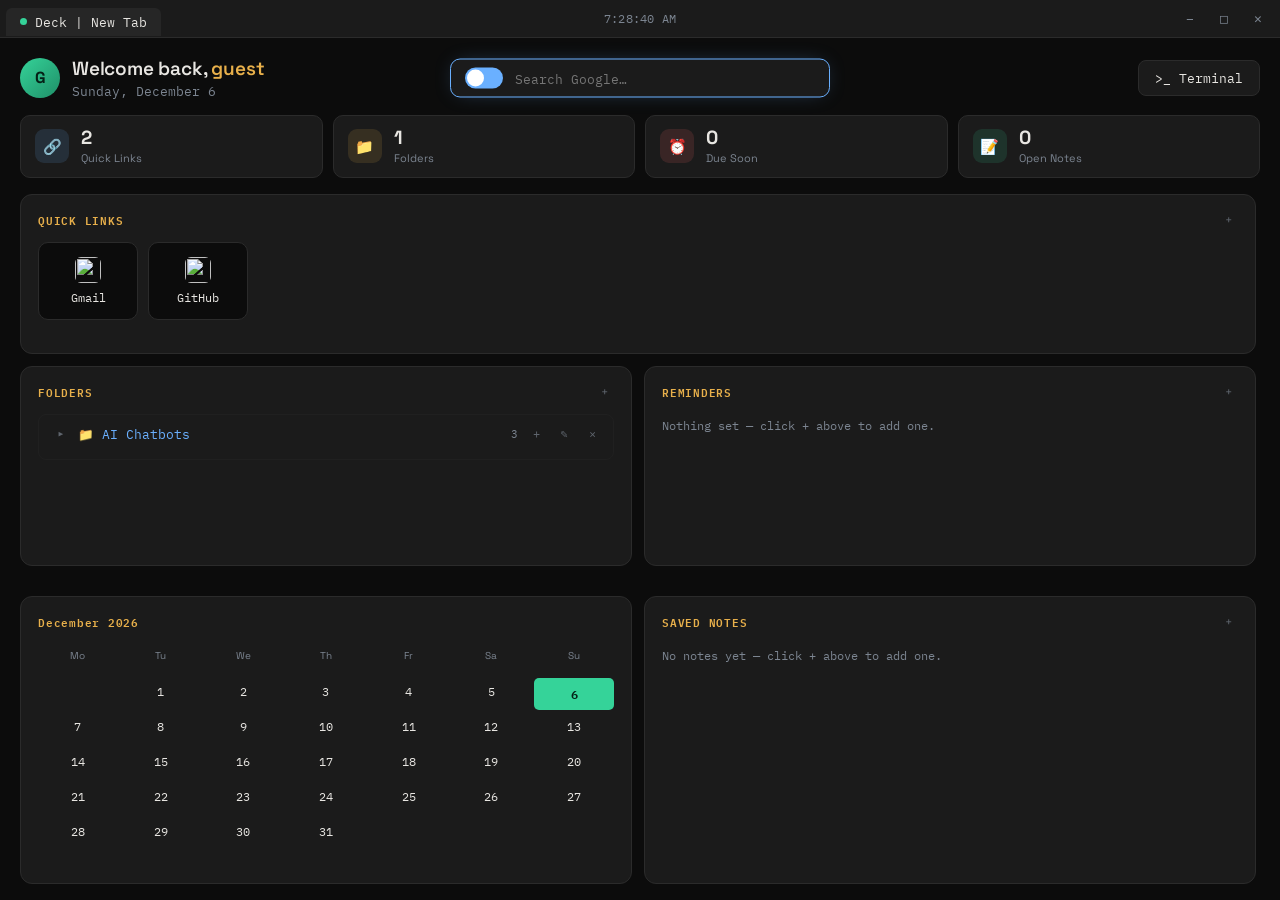
==== commit b8e9556a: "v4.1" ====
--- a/index.html
+++ b/index.html
@@ -10,7 +10,7 @@
 <link href="https://fonts.googleapis.com/css2?family=IBM+Plex+Mono:wght@400;500;600&family=Space+Grotesk:wght@500;600;700&display=swap" rel="stylesheet" />
 <link rel="stylesheet" href="css/style.css" />
 </head>
-<body class="page-dashboard">
+<body>
 
   <div class="term-window">
     <div class="term-titlebar">
@@ -43,7 +43,6 @@
             </form>
           </div>
 
-          <button type="button" class="open-term-btn" id="themeBtn" title="Customize colors">&#127912;</button>
           <a class="open-term-btn" href="terminal.html">&gt;_ Terminal</a>
         </div>
 
@@ -104,27 +103,11 @@
     </form>
   </dialog>
 
-  <dialog id="themeDialog" class="form-dialog">
-    <form id="themeForm">
-      <h3>Customize Colors</h3>
-      <div class="theme-presets" id="themePresets"></div>
-      <label class="swatch-field"><span>Primary</span><input type="color" data-theme-var="--teal" /></label>
-      <label class="swatch-field"><span>Accent</span><input type="color" data-theme-var="--gold" /></label>
-      <label class="swatch-field"><span>Alert</span><input type="color" data-theme-var="--coral" /></label>
-      <label class="swatch-field"><span>Links</span><input type="color" data-theme-var="--blue" /></label>
-      <div class="form-actions">
-        <button type="button" id="themeReset">Reset</button>
-        <button type="submit" class="primary">Apply</button>
-      </div>
-    </form>
-  </dialog>
-
   <script src="js/config.js"></script>
   <script src="js/utils.js"></script>
   <script src="js/persist.js"></script>
   <script src="js/state.js"></script>
   <script src="js/loader.js"></script>
-  <script src="js/theme.js"></script>
   <script src="js/dashboard.js"></script>
   <script src="js/reminders.js"></script>
   <script src="js/clock.js"></script>
--- a/css/style.css
+++ b/css/style.css
@@ -69,10 +69,6 @@
   flex-direction: column;
   overflow: hidden;
   transition: max-width 0.15s ease, height 0.15s ease;
-}
-
-body.page-dashboard .term-window {
-  background: linear-gradient(180deg, #0d2557 0%, #071531 32%, #030711 62%, #000000 100%);
 }
 
 body.windowed .term-window {
@@ -410,20 +406,6 @@
   min-width: 0;
 }
 
-/* On the gradient dashboard background, frosted-glass cards read better
-   than flat opaque ones — the gradient shows through instead of the
-   cards looking like they're floating on a totally unrelated backdrop. */
-body.page-dashboard .dash-section,
-body.page-dashboard .stat-card,
-body.page-dashboard .link-tile,
-body.page-dashboard .folder-card,
-body.page-dashboard .form-dialog,
-body.page-dashboard .term-titlebar {
-  background: rgba(20, 26, 38, 0.55);
-  backdrop-filter: blur(14px);
-  -webkit-backdrop-filter: blur(14px);
-}
-
 .dash-section.links { grid-area: links; }
 .dash-section.folders { grid-area: folders; display: flex; flex-direction: column;  height: 200px;}
 .dash-section.reminders { grid-area: reminders;  height: 200px;}
@@ -746,48 +728,6 @@
   color: #052016;
   border-color: var(--teal);
   font-weight: 600;
-}
-
-/* ---- theme dialog ---------------------------------------------------- */
-
-.theme-presets {
-  display: flex;
-  flex-wrap: wrap;
-  gap: 6px;
-  margin-bottom: 16px;
-}
-
-.theme-preset-btn {
-  font-family: var(--font-mono);
-  font-size: 11.5px;
-  padding: 6px 12px;
-  border-radius: 6px;
-  border: 1px solid var(--border);
-  color: var(--text);
-  cursor: pointer;
-  background: var(--term-bg);
-}
-
-.theme-preset-btn:hover { border-color: var(--teal); color: var(--teal); }
-
-.swatch-field {
-  display: flex;
-  align-items: center;
-  justify-content: space-between;
-  gap: 10px;
-  margin-bottom: 12px;
-  font-size: 12.5px;
-  color: var(--muted);
-}
-
-.swatch-field input[type="color"] {
-  width: 42px;
-  height: 30px;
-  padding: 0;
-  border: 1px solid var(--border);
-  border-radius: 6px;
-  background: none;
-  cursor: pointer;
 }
 
 /* ---- toast --------------------------------------------------------------- */
